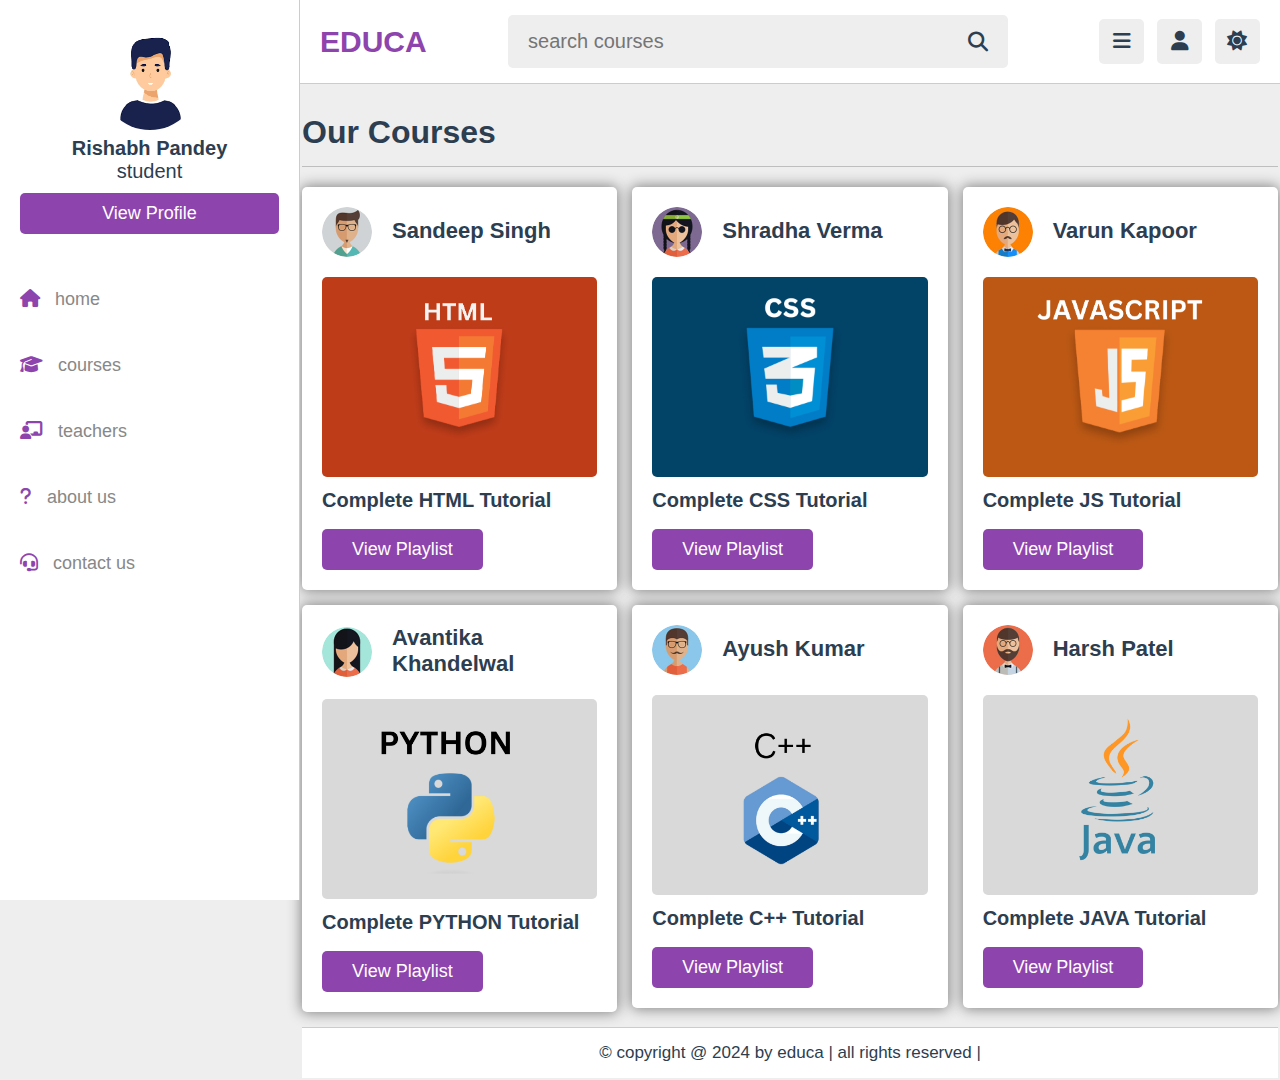
==== courses.html @ 00b754bc "Add files via upload" ====
<!DOCTYPE html>
<html lang="en">
<head>
    <meta charset="UTF-8">
    <meta name="viewport" content="width=device-width, initial-scale=1.0">
    <title>courses</title>

    <link rel="stylesheet" href="https://cdnjs.cloudflare.com/ajax/libs/font-awesome/6.4.2/css/all.min.css">
    <link rel="stylesheet" href="projectcss.css">
</head>
<body>

  <!--header section start-->
    <header class="header">
      <section class="flex">
        <a href="index.html" class="logo">EDUCA</a>
        <form action="" method="post" class="search">
          <input type="text" name="search_box" placeholder="search courses"
          required maxlength="100">
          <button type="submit" class="fas fa-search" name="search_box"></button>  
        </form>
        <div class="icon">
          <div id="menu-btn" class="fas fa-bars"></div>
          <div id="search-btn" class="fas fa-search"></div>
          <div id="user-btn" class="fas fa-user"></div>
          <div id="toggle-btn" class="fas fa-sun"></div>
        </div>

        <div class="profile">
          <img src="avatar.png" alt="image">
          <h3>Rishabh Pandey</h3>
          <span>student</span>
          <a href="courses.html" class="btn">view profile</a>
          <div class="flex-btn">
            <a href="sign.html" class="option-btn">login</a>
            <a href="sign.html" class="option-btn">register</a>
          </div>
        </div>
      </section>
    </header>
    <!--end of header-->
    <!--side bar section starts-->
    <div class="side-bar">
      <div class="close-side-bar">
        <i class="fas fa-times"></i>
      </div>
      <div class="profile">
        <img src="avatar.png" alt="image">
        <h3>Rishabh Pandey</h3>
        <span>student</span>
        <a href="courses.html" class="btn">view profile</a>
      </div>
      <nav class="navbar">
        <a href="index.html"><i class="fas fa-home"></i><span>home</span></a>
        <a href="index.html#courses"><i class="fas fa-graduation-cap"></i><span>courses</span></a>
        <a href="index.html#te"><i class="fas fa-chalkboard-user"></i><span>teachers</span></a>
        <a href="index.html#aboutus"><i class="fas fa-question"></i><span>about us</span></a>
        <a href="index.html#contact"><i class="fas fa-headset"></i><span>contact us</span></a>
      </nav>
    </div>
    <!--side bar section ends-->
    <!--course section-->
    <section class="courses" id="courses">
      <h1 class="heading">Our Courses</h1>
      <div class="box-container">
          <div class="box">
              <div class="tutor">
                  <img src="image/avatar1 (1).jpg" alt="">
                  <div>
                      <h3>Sandeep Singh</h3>
                  </div>
              </div>
              <img src="image/html.jpg" class="thumb" alt="thumbnail">
              <h3 class="title">Complete HTML Tutorial</h3>
              <a target="_blank" href="https://drive.google.com/drive/folders/1hpaNlPr7JvucEAEmFZwXXYD8L1xDHANa" class="inline-btn">view playlist</a>
          </div>
          <div class="box">
              <div class="tutor">
                  <img src="image/avatar1 (2).jpg" alt="">
                  <div>
                      <h3>Shradha Verma</h3>
                  </div>
              </div>
              <img src="image/css.jpg" class="thumb" alt="thumbnail">
              <h3 class="title">Complete CSS Tutorial</h3>
              <a target="_blank" href="https://drive.google.com/drive/folders/1hpaNlPr7JvucEAEmFZwXXYD8L1xDHANa" class="inline-btn">view playlist</a>
          </div>
          <div class="box">
              <div class="tutor">
                  <img src="image/avatar1 (3).jpg" alt="">
                  <div>
                      <h3>Varun Kapoor</h3>
                  </div>
              </div>
              <img src="image/Jss.jpg" class="thumb" alt="thumbnail">
              <h3 class="title">Complete JS Tutorial</h3>
              <a target="_blank" href="https://drive.google.com/drive/folders/1hpaNlPr7JvucEAEmFZwXXYD8L1xDHANa" class="inline-btn">view playlist</a>
          </div>
          <div class="box">
              <div class="tutor">
                  <img src="image/avatar1 (4).jpg" alt="">
                  <div>
                      <h3>Avantika Khandelwal</h3>
                  </div>
              </div>
              <img src="image/python.png" class="thumb" alt="thumbnail">
              <h3 class="title">Complete PYTHON Tutorial</h3>
              <a target="_blank" href="https://youtube.com/playlist?list=PLu0W_9lII9agwh1XjRt242xIpHhPT2llg&si=3dSnKy1sFQ9MmZv4" class="inline-btn">view playlist</a>
          </div>
          <div class="box">
              <div class="tutor">
                  <img src="image/avatar1 (5).jpg" alt="">
                  <div>
                      <h3>Ayush Kumar</h3>
                  </div>
              </div>
              <img src="image/c++.png" class="thumb" alt="thumbnail">
              <h3 class="title">Complete C++ Tutorial</h3>
              <a target="_blank" href="https://youtube.com/playlist?list=PLfqMhTWNBTe0b2nM6JHVCnAkhQRGiZMSJ&si=C4WZ5L4g8DKMVrs1" class="inline-btn">view playlist</a>
          </div>
          <div class="box">
              <div class="tutor">
                  <img src="image/avatar1 (6).jpg" alt="">
                  <div>
                      <h3>Harsh Patel</h3>
                  </div>
              </div>
              <img src="image/java.jpg" class="thumb" alt="thumbnail">
              <h3 class="title">Complete JAVA Tutorial</h3>
              <a target="_blank" href="https://youtube.com/playlist?list=PLu0W_9lII9agS67Uits0UnJyrYiXhDS6q&si=G9-u-A0hElYUmifQ" class="inline-btn">view playlist</a>
          </div>
      </div>

    <!--footer section starts-->
    <footer class="footer">
      &copy; copyright @ 2024 by <span>educa</span> | all rights reserved |
    </footer>
    <!--footer section ends-->


    <script src="projectjs.js"></script>

</body>
</html>
---- projectcss.css ----
@import url('https://fonts.googleapis.com/css2?family=Nunito+Sans:opsz,wght@6..12,200;6..12,300;6..12,400;6..12,500;6..12,600&display=swap');

:root{
    --main-color:#8e44ad;
    --red:#e74c3c;
    --orange:#f39c12;
    --white:#fff;
    --black:#2c3e50;
    --light-color:#888;
    --light-bg:#eee;
    --border:.1rem solid rgba(0,0,0,.2);
}

*{
    font-family: 'Nunito Sans', sans-serif;
    margin: 0;padding: 0;
    box-sizing: border-box;
    outline: none; border: none;
    text-decoration: none;
    scroll-behavior: smooth;
}

*::selection{
    background-color: var(--orange);
    color: #fff;
}

*::-webkit-scrollbar{
    height: 5rem;
    width: 1rem;
}
*::-webkit-scrollbar-track{
    background-color: transparent;
}
*::-webkit-scrollbar-thumb{
    background-color: var(--light-color);
}
html{
    font-size: 62.5%;
    overflow-x: hidden;
}
body{
    background-color: var(--light-bg);
    padding-left: 30rem;
}
body.dark{
    --light-color:#aaa;
    --light-bg:#333;
    --black:#fff;
    --white:#222;
    --border:.1rem solid rgba(255,255,255,.2);
 }
body.active{
    padding-left: 0;
}
section{
    padding: .2rem;
    max-width: 1200px;
    margin: 0 auto;
}
.btn,
.option-btn,
.delete-btn,
.inline-btn,
.inline-option-btn,
.inline-delete-btn{
    border-radius: .5rem;
    padding: 1rem 3rem;
    font-size: 1.8rem;
    color: #fff;
    margin-top: 1rem;
    text-transform: capitalize;
    cursor: pointer;
    text-align: center;
}
.btn,
.option-btn,
.delete-btn{
    display: block;
    width: 100%;
}
.inline-btn,
.inline-option-btn,
.inline-delete-btn{
    display: inline-block;
}
.btn,
.inline-btn{
    background-color: var(--main-color);
}
.option-btn,
.inline-option-btn{
    background-color: var(--orange);
    
}
.delete-btn,
.inline-delete-btn{
    background-color: var(--red);
}
.btn:hover,
.option-btn:hover,
.delete-btn:hover,
.inline-btn:hover,
.inline-option-btn:hover,
.inline-delete-btn:hover{
    background-color: var(--black);
    color: var(--white);
}
.flex-btn{
    display: flex;
    gap: 0.8rem;
}
.heading{
    padding-bottom: 1.5rem;
    border-bottom: var(--border);
    font-size: 2.5rem;
    color:var(--black);
    text-transform: capitalize;
    margin-bottom: 2rem;
}
.header{
    background-color: var(--white);
    border-bottom: var(--border);
    position: sticky;
    top: 0; left: 0; right: 0;
    z-index: 1000;
}
.header .flex{
    padding: 1.5rem 2rem;
    position: relative;
    display: flex;
    align-items: center;
    justify-content: space-between;
}
.header .flex .logo{
    font-size: 3rem;
    color: var(--main-color);
    font-weight: bolder;
}
.header .flex .search{
    width: 50rem;
    border-radius: .5rem;
    display: flex;
    align-items: center;
    gap: 2.5rem;
    padding: 1.5rem 2rem;
    background-color: var(--light-bg);
}
.header .flex .search input{
    width: 100%;
    background: none;
    font-size: 2rem;
    color: var(--black);
}
.header .flex .search button{
    font-size: 2rem;
    color: var(--black);
    cursor: pointer;
    background: none;
}
.header .flex .search button:hover{
    color: var(--main-color);
}
.header .flex .icon div{
    font-size: 2rem;
    color: var(--black);
    border-radius: .5rem;
    height: 4.5rem;
    cursor: pointer;
    width: 4.5rem;
    line-height: 4.4rem;
    background-color: var(--light-bg);
    text-align: center;
    margin-left: 1rem;
}
.header .flex .icon div:hover{
    background-color: var(--black);
    color: var(--white);
}
#search-btn{
    display: none;
}
.header .flex .profile{
    position: absolute;
    top: 120%; right: 2rem;
    background-color: var(--white);
    border-radius: 5rem;
    padding: 2rem;
    text-align: center;
    width: 30rem;
    transform: scale(0);
    transform-origin: top right;
    transition: .15s linear;
}
.header .flex .profile.active{
    transform: scale(1);
}
.header .flex .profile img{
    height: 10rem;
    width: 10rem;
    border-radius: 50%;
    object-fit: cover;
    margin-bottom: .5rem;
}
.header .flex .profile h3{
    font-size: 2rem;
    color: var(--black);
}
.header .flex .profile span{
    color: var(--light-color);
    font-size: 1.6rem;
}
.side-bar{
    position: fixed;
    top: 0; left: 0;
    height: 100vh;
    width:30rem;
    background-color: var(--white);
    border-right: var(--border);
    z-index: 1200;
}
.side-bar .close-side-bar{
    text-align: right;
    padding: 2rem;
    padding-bottom: 0;
    display: none;
}
.side-bar .close-side-bar i{
    height: 4.5rem;
    width: 4.5rem;
    line-height: 4.4rem;
    font-size: 2.5rem;
    color: #fff;
    cursor: pointer;
    background-color: var(--red);
    text-align: center; 
    border-radius: .5rem;
}
.side-bar .close-side-bar i:hover{
    background-color: var(--black);
}
.side-bar .profile{
    padding: 3rem 2rem;
    text-align: center;
}
.side-bar .profile img{
    height: 10rem;
    width: 10rem;
    border-radius: 50%;
    object-fit: cover;
    margin-bottom: .5rem;
}
.side-bar .profile h3{
    font-size: 2rem;
    color: var(--black);
}
.side-bar .profile span{
    font-size: 2rem;
    color: var(--black);
}
.side-bar .navbar a{
    display: block;
    padding: 2rem;
    margin: .5rem 0;
    font-size: 1.8rem;
}
.side-bar .navbar a i{
    color: var(--main-color);
    margin-right: 1.5rem;
    transition: .15s linear;
}
.side-bar .navbar a span{
    color: var(--light-color);
}
.side-bar .navbar a:hover{
    background-color: var(--light-bg);
}
.side-bar .navbar a:hover i{
    margin-right: 2.5rem;
}
.side-bar.active{
    left: -31rem;
}
.courses .heading{
    padding-top: 2.8rem;
    font-size: 3.2rem;
}
.courses .box-container{
    display: grid;
    grid-template-columns: repeat(auto-fit,minmax(30rem , 1fr));
    gap: 1.5rem;
    align-items: flex-start;
    justify-content: center;
}
.courses .box-container .box{
    border-radius: .5rem;
    background-color: var(--white);
    padding: 2rem;
    box-shadow: 0px 0px 14px 1px grey;
}
.courses .box-container .box .tutor{
    margin-bottom: 2rem;
    display: flex;
    align-items: center;
    gap: 2rem;
}
.courses .box-container .box .tutor img{
    width: 5rem;
    height: 5rem;
    border-radius: 50%;
    object-fit: cover;
}
.courses .box-container .box h3{
    font-size: 2.2rem;
    color: var(--black);
    margin-bottom: .2rem;
}
.courses .box-container .box .thumb{
    width: 100%;
    border-radius: .5rem;
    height: 20rem;
    object-fit: cover;
}
.courses .box-container .box .title{
    font-size: 2rem;
    column-rule: var(--black);
    margin-top: .5rem;
    padding: .5rem 0;
}
.courses .more-btn{
    margin-top: 2rem;
    text-align: center;
    padding-bottom: 4rem;
}
.about .row{
    display: flex;
    align-items: center;
    gap: 1.7rem;
    flex-wrap: wrap;
}
.about .row .image{
    flex:1 1 40rem;
}
.about .row .image img{
    width: 100%;
    height: 60rem;
}
.about .row .content{
    flex: 1 1 40rem;
    text-align: center;
}
.about .row .content h3{
    font-size: 3.5rem;
    color: var(--black);
}
.about .row .content p{
    line-height: 3rem;
    font-size: 2rem;
    color: var(--light-color);
    padding: 1rem 0;
}
.about .box-container{
    margin-top: 3rem;
    display: flex;
    gap: 1.5rem;
    flex-wrap: wrap;
}
.about .box-container .box{
    flex: 1 1 20rem;
    display: flex;
    background-color: var(--white);
    border-radius: .5rem;
    padding: 2rem;
    align-items: center;
    gap: 2.1rem;
}
.about .box-container .box i{
    font-size: 3rem;
    color: var(--black)
}
.about .box-container .box h3{
    color: var(--main-color);
    font-size: 2.5rem;
    margin-bottom: .2rem;
}
.about .box-container .box span{
    font-size: 1.8rem;
    color: var(--light-color);
}
.teachers .heading{
    font-size: 3.2rem;
}
.teachers .tut p{
    font-size: 2.5rem;
    color: var(--black);
    padding-bottom: 1.5rem;
}
.teachers .box-container{
    display: grid;
    grid-template-columns: repeat(auto-fit, minmax(30rem,1fr));
    gap: 1.5rem;
    align-items: flex-start;
    justify-content: center;
}
.teachers .box-container .box{
    border-radius: .5rem;
    padding: 2rem;
    background-color: var(--white);
    box-shadow: 5px 5px 14px 2px grey;
}
.teachers .box-container .box .tutor{
    margin-bottom: 1rem;
    display: flex;
    align-items: center;
    gap: 1.5rem;
}
.teachers .box-container .box .tutor img{
    height: 5rem;
    width: 5rem;
    object-fit: cover;
    border-radius: 50%;
}
.teachers .box-container .box .tutor h3{
    color: var(--black);
    font-size: 2rem;
    margin-bottom: .2rem;
}
.teachers .box-container .box .tutor span{
    color: var(--main-color);
    font-size: 1.5rem;
}
.teachers .box-container .box p{
    padding-top: 1rem;
    font-size: 1.7rem;
    color: var(--light-color);
}
.teachers .box-container .box p span{
    color: var(--main-color);
} 
.teachers .more-btn{
    margin-top: 2rem;
    text-align: center;
} 
.contact .row{
    display: flex;
    align-items: center;
    gap: 1.5rem;
    flex-wrap: wrap;
}
.contact .row .image{
    flex: 1 1 50rem;
}
.contact .row .image img{
    height: 44rem;
    width: 100%;
}
.contact .row form{
    flex: 1 1 30rem;
    background-color: var(--white);
    border-radius: .5rem;
    padding: 2rem;
    text-align: center;
    margin-top: 5.6rem;
}
.contact .row form h3{
    font-size: 2.6rem;
    margin-bottom: 1rem;
    color: var(--black);
}
.contact .row form .box{
    width: 100%;
    margin: 1rem 0;
    border-radius: .1rem;
    background-color: var(--light-bg);
    padding: 1rem;
    color: var(--black);
    font-size: 1.4rem;    
}
.contact .box-container{
    margin-top: 2.2rem;
    display: flex;
    align-items: flex-start;
    gap: 1.5rem;
    flex-wrap: wrap;
}
.contact .box-container .box{
    flex: 1 1 30rem;
    border-radius: .5rem;
    background-color: var(--white);
    padding: 1.2rem;
    text-align: center;
}
.contact .box-container .box i{
    font-size: 2.2rem;
    color: var(--main-color);
    margin-bottom: 1rem;
}
.contact .box-container .box h3{
    margin: 1.3rem 0;
    font-size: 1.8rem;
    color: var(--black);
}
.contact .box-container .box a{
    display: block;
    margin-top: .4rem;
    font-size: 1.5rem;
    color: var(--light-color);
    line-height: 1.3rem;

}
.contact .box-container .box a:hover{
    text-decoration: underline;
    color: rgb(28, 28, 243);
}
.form-container{
    display: flex;
    align-items: center;
    padding-left: 8%;
    min-height: calc(100vh - 20rem);
    padding-top: 2.3rem;
}
.form-container form{
    background-color: var(--white);
    border-radius: .5rem;
    padding: 2rem;
    width: 65%;
    padding-top: 1.1rem;
    box-shadow: 7px 11px 18px 9px #999999;
}
.form-container form h3{
    text-align: center;
    font-size: 2.7rem;
    margin-bottom: 1.5rem;
    padding-top: 1.1rem;
}
.form-container form p{
    padding-top: 1.1rem;
    font-size: 2.1rem;
    color: var(--black)
}
.form-container form p span{
    color: var(--red);
}
.form-container form .box{
    width: 100%;
    border-radius: .5rem;
    margin: 1rem 0;
    font-size: 1.8rem;
    color: var(--black);
    padding: 1.4rem;
    background-color: var(--light-bg);
}
@import url('https://fonts.googleapis.com/css2?family=Poppins:wght@400;500;600&display=swap');
* {
margin: 0;
padding: 0;
box-sizing: border-box;
font-family: "Poppins", sans-serif;
}


.chatbot-toggler {
position: fixed;
bottom: 30px;
right: 35px;
outline: none;
border: none;
height: 50px;
width: 50px;
display: flex;
cursor: pointer;
align-items: center;
justify-content: center;
border-radius: 50%;
background: #724ae8;
transition: all 0.2s ease;
}
body.show-chatbot .chatbot-toggler {
transform: rotate(90deg);
}
.chatbot-toggler span {
color: #fff;
position: absolute;
}
.chatbot-toggler span:last-child,
body.show-chatbot .chatbot-toggler span:first-child  {
opacity: 0;
}
body.show-chatbot .chatbot-toggler span:last-child {
opacity: 1;
}
.chatbot {
position: fixed;
right: 35px;
bottom: 90px;
width: 420px;
background: #fff;
border-radius: 15px;
overflow: hidden;
opacity: 0;
pointer-events: none;
transform: scale(0.5);
transform-origin: bottom right;
box-shadow: 0 0 128px 0 rgba(0,0,0,0.1),
          0 32px 64px -48px rgba(0,0,0,0.5);
transition: all 0.1s ease;
}
body.show-chatbot .chatbot {
opacity: 1;
pointer-events: auto;
transform: scale(1);
}
.chatbot header {
padding: 16px 0;
position: relative;
text-align: center;
color: #fff;
background: #724ae8;
box-shadow: 0 2px 10px rgba(0,0,0,0.1);
}
.chatbot header span {
position: absolute;
right: 15px;
top: 50%;
display: none;
cursor: pointer;
transform: translateY(-50%);
}
header h2 {
font-size: 1.4rem;
}
.chatbot .chatbox {
overflow-y: auto;
height: 510px;
padding: 30px 20px 100px;
}
.chatbot :where(.chatbox, textarea)::-webkit-scrollbar {
width: 6px;
}
.chatbot :where(.chatbox, textarea)::-webkit-scrollbar-track {
background: #fff;
border-radius: 25px;
}
.chatbot :where(.chatbox, textarea)::-webkit-scrollbar-thumb {
background: #ccc;
border-radius: 25px;
}
.chatbox .chat {
display: flex;
list-style: none;
}
.chatbox .outgoing {
margin: 20px 0;
justify-content: flex-end;
}
.chatbox .incoming span {
width: 32px;
height: 32px;
color: #fff;
cursor: default;
text-align: center;
line-height: 32px;
align-self: flex-end;
background: #724ae8;
border-radius: 4px;
margin: 0 10px 7px 0;
}
.chatbox .chat p {
white-space: pre-wrap;
padding: 12px 16px;
border-radius: 10px 10px 0 10px;
max-width: 75%;
color: #fff;
font-size: 1.45rem;
background: #724ae8;
}
.chatbox .incoming p {
border-radius: 10px 10px 10px 0;
}
.chatbox .chat p.error {
color: #721c24;
background: #f8d7da;
}
.chatbox .incoming p {
color: #000;
background: #f2f2f2;
}
.chatbot .chat-input {
display: flex;
gap: 5px;
position: absolute;
bottom: 0;
width: 100%;
background: #fff;
padding: 3px 20px;
border-top: 1px solid #ddd;
}
.chat-input textarea {
height: 55px;
width: 100%;
border: none;
outline: none;
resize: none;
max-height: 180px;
padding: 15px 15px 15px 0;
font-size: 1.3rem;
}
.chat-input span {
align-self: flex-end;
color: #724ae8;
cursor: pointer;
height: 55px;
display: flex;
align-items: center;
visibility: hidden;
font-size: 2rem;
}
.chat-input textarea:valid ~ span {
visibility: visible;
}

@media (max-width: 490px) {
.chatbot-toggler {
right: 20px;
bottom: 20px;
}
.chatbot {
right: 0;
bottom: 0;
height: 100%;
border-radius: 0;
width: 100%;
}
.chatbot .chatbox {
height: 90%;
padding: 25px 15px 100px;
}
.chatbot .chat-input {
padding: 5px 15px;
}
.chatbot header span {
display: block;
}
}








.footer{
    position: relative;
    bottom: 0; right: 0; left: 0;
    background-color: var(--white);
    border-top: var(--border);
    padding: 1.5rem 1.2rem;
    text-align: center;
    color: var(--black);
    font-size: 1.7rem;
    margin-top: 1.5rem;
    z-index: 1000;
}

/*media queries*/
@media(max-width:1200px){
    body{
        padding-left: 0;
    }
    .side-bar{
        transition: .15s linear;
        left: -30rem;
    }
    .side-bar.active{
        left: 0;
        box-shadow: 0 0 0 100vw rgba(0,0,0,.7);
    }
    .side-bar .close-side-bar{
        display: block;
    }
}
@media(max-width:991px){
    html{
        font-size: 55%;
    }
}
@media(max-width:768px){
    #search-btn{
        display: inline-block;
    }
    .header .flex .search{
        position: absolute;
        top: 99%; left: 0;right: 0;
        width: auto;
        border-top: var(--border);
        border-bottom: var(--border);
        background-color: var(--white);
        clip-path: polygon(0 0,100% 0, 100% 0, 0 0);
        transition: .15s linear;
    }
    .header .flex .search.active{
        clip-path: polygon(0 0,100% 0, 100% 100%, 0 100%)
    }
}
@media(max-width:450px){
    html{
        font-size: 50%;
    }
    .heading{
        font-size: 2rem;
    }
    .flex-btn{
        flex-flow: column;
        gap: 0;
    }
}
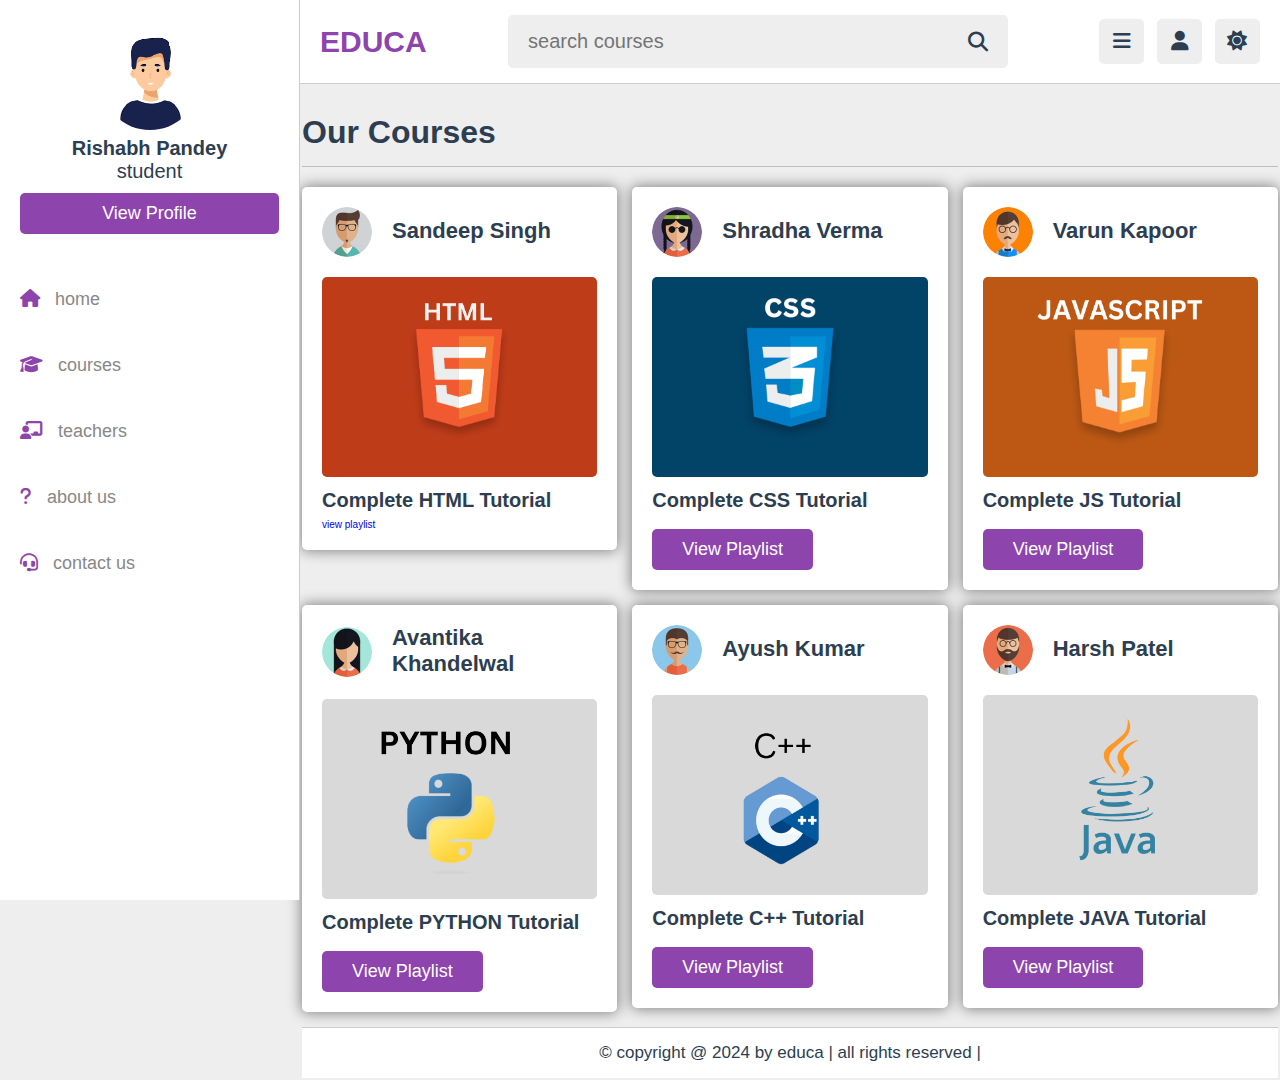
==== commit 0511897b: "Update courses.html" ====
--- a/courses.html
+++ b/courses.html
@@ -72,7 +72,7 @@
               </div>
               <img src="image/html.jpg" class="thumb" alt="thumbnail">
               <h3 class="title">Complete HTML Tutorial</h3>
-              <a target="_blank" href="https://drive.google.com/drive/folders/1hpaNlPr7JvucEAEmFZwXXYD8L1xDHANa" class="inline-btn">view playlist</a>
+              <a target="_blank" href="https://youtu.be/k7ELO356Npo?si=yB5kJDXbY_hvh4ts">view playlist</a>
           </div>
           <div class="box">
               <div class="tutor">
@@ -83,7 +83,7 @@
               </div>
               <img src="image/css.jpg" class="thumb" alt="thumbnail">
               <h3 class="title">Complete CSS Tutorial</h3>
-              <a target="_blank" href="https://drive.google.com/drive/folders/1hpaNlPr7JvucEAEmFZwXXYD8L1xDHANa" class="inline-btn">view playlist</a>
+              <a target="_blank" href="https://youtu.be/dSJM4Gyh8jE?si=Z5dqFFCH9IpoJYm9" class="inline-btn">view playlist</a>
           </div>
           <div class="box">
               <div class="tutor">
@@ -94,7 +94,7 @@
               </div>
               <img src="image/Jss.jpg" class="thumb" alt="thumbnail">
               <h3 class="title">Complete JS Tutorial</h3>
-              <a target="_blank" href="https://drive.google.com/drive/folders/1hpaNlPr7JvucEAEmFZwXXYD8L1xDHANa" class="inline-btn">view playlist</a>
+              <a target="_blank" href="https://youtube.com/playlist?list=PLGjplNEQ1it_oTvuLRNqXfz_v_0pq6unW&si=s73v75Y2kN-uIvxw" class="inline-btn">view playlist</a>
           </div>
           <div class="box">
               <div class="tutor">
@@ -141,4 +141,4 @@
     <script src="projectjs.js"></script>
 
 </body>
-</html>+</html>
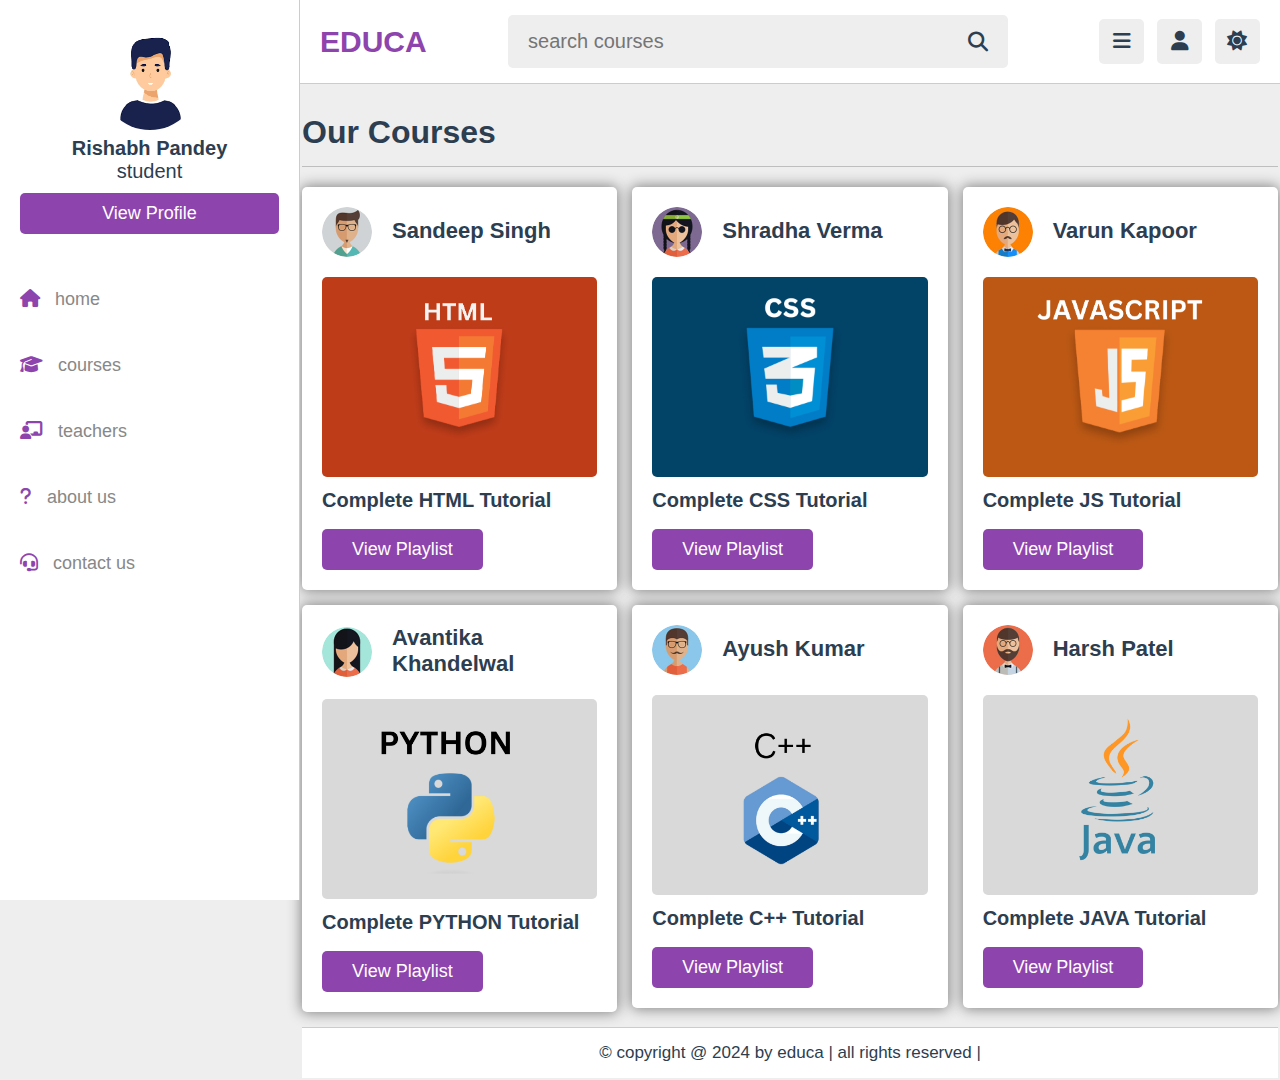
==== commit 8ba7671e: "Update courses.html" ====
--- a/courses.html
+++ b/courses.html
@@ -72,7 +72,7 @@
               </div>
               <img src="image/html.jpg" class="thumb" alt="thumbnail">
               <h3 class="title">Complete HTML Tutorial</h3>
-              <a target="_blank" href="https://youtu.be/k7ELO356Npo?si=yB5kJDXbY_hvh4ts">view playlist</a>
+              <a target="_blank" href="https://youtu.be/k7ELO356Npo?si=yB5kJDXbY_hvh4ts" class="inline-btn">view playlist</a>
           </div>
           <div class="box">
               <div class="tutor">
